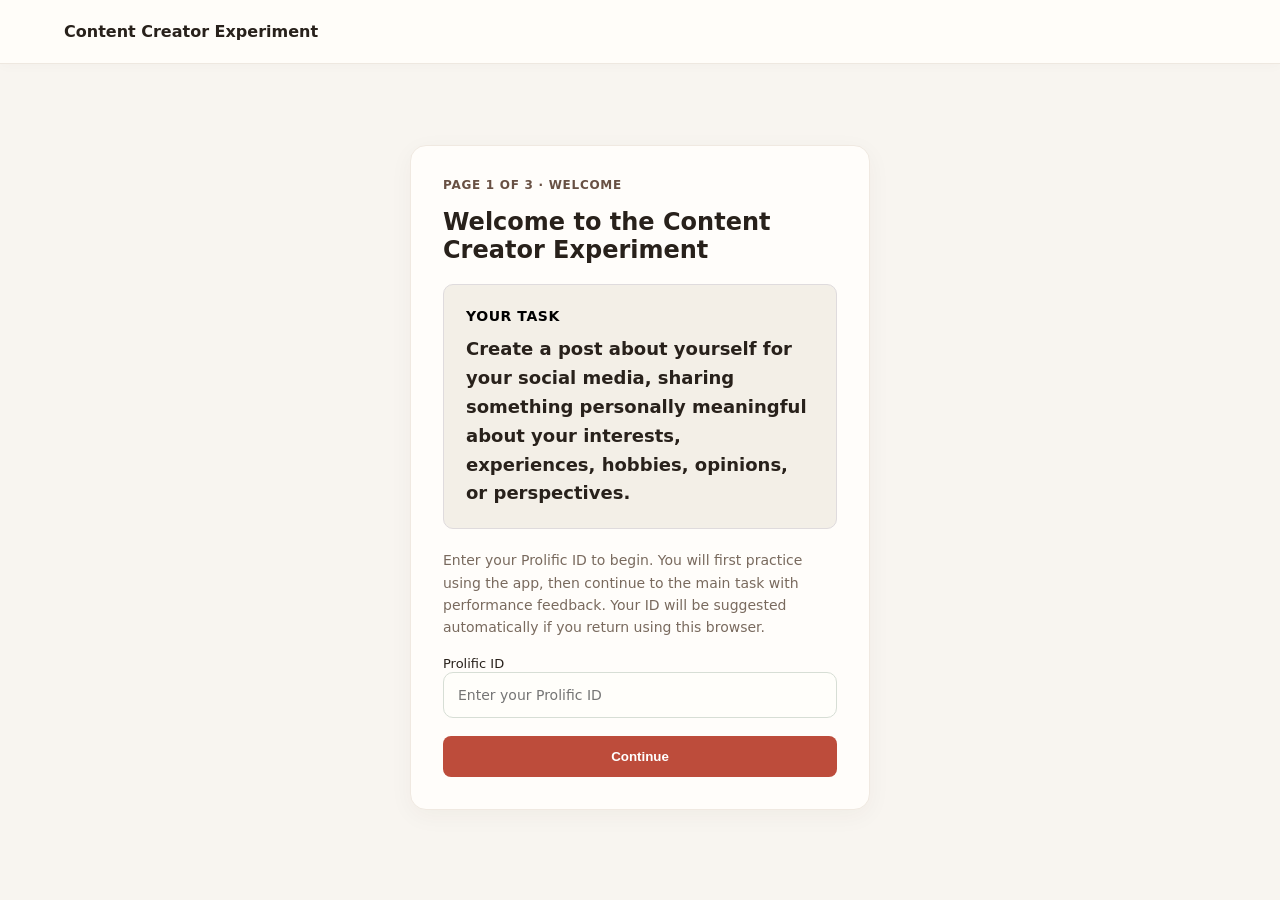
==== index.html @ 08fd2f24 "Remove post-revision workflow from all experiment conditions" ====
<!doctype html><html lang="en"><head><meta charset="UTF-8"><meta name="viewport" content="width=device-width,initial-scale=1"><title>Content Creator Experiment</title><link rel="stylesheet" href="app.css?v=20261112-practice-actions"></head><body><header>Content Creator Experiment</header><div id="gate" class="card gate"><div class="stage-step">PAGE 1 OF 3 · WELCOME</div><h1>Welcome to the Content Creator Experiment</h1><section class="task welcome-task"><b>YOUR TASK</b><div>Create a post about yourself for your social media, sharing something personally meaningful about your interests, experiences, hobbies, opinions, or perspectives.</div></section><p>Enter your Prolific ID to begin. You will first practice using the app, then continue to the main task with performance feedback. Your ID will be suggested automatically if you return using this browser.</p><label for="pid" class="label">Prolific ID</label><input id="pid" class="field" list="priorIds" placeholder="Enter your Prolific ID" autocomplete="off" maxlength="100"><datalist id="priorIds"></datalist><button id="start" class="btn">Continue</button><div id="gateError" class="error"></div></div><main id="app" class="wrap hide"><section id="stageIntro" class="stage-intro" tabindex="-1"><div class="stage-step" id="stageStep"></div><h2 id="stageTitle"></h2><p class="stage-task-reminder"><strong>Create content about yourself—your interests, experiences, hobbies, opinions, or perspectives.</strong></p><p id="stageInstructions"></p></section><div class="grid"><div class="left"><section class="task"><b>YOUR TASK</b><div>Create a post about yourself for your social media, sharing something personally meaningful about your interests, experiences, hobbies, opinions, or perspectives.</div></section><section class="card compose"><div class="guide recommendation" id="recommend"><b>AI RECOMMENDING</b><span id="recommendText">The algorithm recommends that your post contain <strong>at least 80 words</strong> to meet platform writing guidelines.</span></div><h2>Composer</h2><textarea class="field" id="body" placeholder="Write your post here..."></textarea><div class="sub" id="wordCount">0 words</div><div class="label">Hashtags</div><div class="guide restrict" id="restrict"><b>AI RESTRICTING</b><span id="restrictText">Your post must include <strong>at least 5 hashtags</strong> before it can be published.</span></div><input id="hashtagInput" class="field" placeholder="Enter #hashtags..."><div id="publishError" class="error hide" role="alert" aria-live="assertive" style="margin-top:12px;padding:12px;border:1px solid #e2b8b0;border-radius:8px;background:#fff1ed"></div><div class="chips" id="chosen"></div><div class="sub">Suggested hashtags — you can also use your own.</div><div class="chips" id="suggestions"></div><div class="actions"><button class="linkbtn" id="clear">↶ Clear draft</button><button class="btn" id="publish">➤ Publish post</button></div><div class="status" id="saveStatus" role="status"></div><div id="practiceNext" class="practice-next"><p id="practiceNextText">Publish a practice post to unlock the main task.</p><button id="continueMain" class="btn">Continue to the main task</button></div><div id="localSaveError" class="error hide" role="status"></div></section><section class="posts"><h3>◔ Published Posts</h3><div id="feed"></div></section></div><aside class="right"><div class="guide monitor"><b>◉ AI MONITORING</b><span class="pill"><span class="dot" aria-hidden="true"></span>Live Tracking of your content creation process</span><p class="monitor-explanation">The <strong>platform algorithm</strong> is monitoring your post as you write to ensure that it follows platform posting requirements.</p><div class="monitor-requirements"><div><strong>Writing requirement:</strong> <span id="monitorWordCount">0/80 words</span></div><div><strong>Hashtag requirement:</strong> <span id="monitorHashtagCount">0/5 hashtags</span></div></div></div><h2 class="side-title hide" id="feedbackTitle"><span class="spark">✧</span><span id="aiPanelTitle">AI Post Feedback</span></h2><div id="aiGuidance"></div><div id="aiFeedback" class="hide" aria-live="polite"></div></aside></div></main><dialog id="hashtagDialog" aria-labelledby="hashtagDialogTitle" aria-describedby="hashtagDialogMessage"><h2 id="hashtagDialogTitle">Your post was not published</h2><p id="hashtagDialogMessage"></p><form method="dialog"><button class="btn" autofocus>Add hashtags</button></form></dialog><script src="config.js"></script><script src="scoring.js"></script><script src="app.js?v=20261120-no-revisions"></script></body></html>
---- app.css ----
:root{font-family:Inter,system-ui,-apple-system,Segoe UI,sans-serif;color:#28211b;background:#f8f5f0}*{box-sizing:border-box}body{margin:0}header{background:#fffdf9;border-bottom:1px solid #eee8e0;padding:22px max(24px,5vw);font-weight:700}.wrap{max-width:1280px;margin:36px auto;padding:0 24px}.grid{display:grid;grid-template-columns:minmax(0,1.85fr) minmax(280px,.95fr);gap:24px}.card{background:#fffdfa;border-radius:16px;padding:24px;border:1px solid #f0e9e1}.profile{margin-bottom:20px}.identity{display:flex;align-items:center;gap:13px}.avatar{display:grid;place-items:center;background:#c34e3e;color:white;font-size:14px;font-weight:700;width:39px;height:39px;border-radius:50%}.edit{border:0;background:none;color:#7d695f;cursor:pointer;font-size:13px;padding:4px}.name{font-weight:700}.bio{color:#9b6555;margin:8px 0 0 2px;font-size:13px}.task{border:1px solid #f0ddd6;background:#f5e9e3;border-radius:10px;padding:16px 20px;margin-bottom:24px;font-size:13px;line-height:1.5}.task b,.tag{color:#c84c3a;font-size:12px;letter-spacing:.025em}.compose h2{font-size:17px;margin:0 0 19px}.field{width:100%;border:1px solid #d7ded5;border-radius:10px;background:#fffefa;font:inherit;font-size:14px;padding:14px;outline-color:#bf6755}textarea.field{height:175px;resize:vertical}.label{font-size:13px;margin:22px 0 8px}.sub{color:#9b816c;font-size:12px;margin:5px 0 0}.chips{display:flex;flex-wrap:wrap;gap:6px;margin-top:9px}.chip{font-size:12px;border:0;border-radius:6px;padding:7px 9px;background:#f3eee5;color:#76534a;cursor:pointer}.chip.active{background:#dfeade;color:#276b3a}.actions{display:flex;justify-content:space-between;align-items:center;margin-top:30px}.btn{border:0;background:#bd4c3b;color:white;padding:13px 20px;border-radius:8px;font-weight:700;cursor:pointer}.btn:disabled{opacity:.5;cursor:not-allowed}.linkbtn{background:transparent;border:0;color:#9f8274;cursor:pointer}.side-title{font-weight:700;font-size:16px;margin:0 0 16px;display:flex;align-items:center;gap:10px}.spark{display:inline-grid;place-items:center;border-radius:8px;background:#607e63;color:white;width:28px;height:28px}.guide{border-radius:15px;border:1px solid #dfdbdd;background:#fbf0e9;padding:15px;margin-bottom:12px;font-size:14px;line-height:1.45}.guide b{display:block;font-size:12px;color:#bd4839;margin-bottom:5px;letter-spacing:.035em}.guide.restrict{background:#f8e9e2}.guide.monitor{background:#f3efe7}.guide.monitor b{color:#685043}.guide.success{background:#eaf5e9;border-color:#badaba}.guide.success b{color:#297443}.dot{height:10px;width:10px;display:inline-block;border-radius:50%;background:#ca6250;box-shadow:0 0 0 4px #f6e6e0;margin-right:9px;animation:pulse 1.7s ease-in-out infinite}@keyframes pulse{50%{opacity:.45}}.pill{display:inline-block;background:white;padding:7px 11px;border-radius:6px;font-size:12px;font-weight:600}.posts{margin-top:26px}.posts h3{font-size:17px}.post{background:#fffdfa;border:1px solid #ece6dd;border-radius:14px;padding:20px;margin:12px 0}.post small{color:#a48773}.post p{white-space:pre-wrap;line-height:1.55;font-size:14px}.posttags{color:#c34e3e;font-size:13px}.outcome{margin-top:17px;padding:16px;border-radius:12px;background:#fff8f3;border:1px solid #e8d9cd}.outcome h4{margin:0 0 8px}.post-feedback .strong{font-weight:700}.outcome section{margin-top:15px;font-size:13px;line-height:1.6}.outcome section b{display:block}.gate{max-width:460px;margin:9vh auto;padding:32px}.gate h1{font-size:24px}.gate p{color:#796a5e;font-size:14px;line-height:1.6}.gate .btn{width:100%;margin-top:18px}.hide{display:none!important}.notice{font-size:12px;color:#805a47;margin:12px 0}.error{color:#ad3227;font-size:13px}.status{font-size:12px;color:#82685b;margin-top:12px}@media(max-width:760px){.grid{display:flex;flex-direction:column;gap:16px}.left{display:contents}.profile{order:0;margin:0}.task{order:1;margin:0}.right{order:2}.compose{order:3}.posts{order:4}.wrap{margin:18px auto;padding:0 14px}.card{padding:19px}.gate{margin:4vh 14px}header{padding:18px 20px}.guide{padding:13px}}

/* Presentation only: consistent, brief motion across experimental conditions. */
:root{--focus-ring:#8e493a;--soft-shadow:0 6px 24px rgba(69,48,32,.045)}
header{box-shadow:0 2px 12px rgba(69,48,32,.025)}
.card,.post{box-shadow:var(--soft-shadow)}
.guide{box-shadow:0 3px 12px rgba(69,48,32,.035);transition:background-color 180ms ease,border-color 180ms ease}
.field{transition:border-color 160ms ease,box-shadow 160ms ease}
.field:focus{border-color:#bf6755;box-shadow:0 0 0 3px rgba(191,103,85,.12)}
.btn,.chip,.edit,.linkbtn{transition:transform 140ms ease,box-shadow 140ms ease,background-color 140ms ease}
button:focus-visible,.field:focus-visible{outline:2px solid var(--focus-ring);outline-offset:3px}
.btn:active:not(:disabled),.chip:active{transform:translateY(1px)}
.btn:disabled{transform:none}
.post p{overflow-wrap:anywhere}.posttags,.guide{overflow-wrap:anywhere}
#aiGuidance:not(.hide),.post-enter{animation:content-enter 180ms ease-out both}
@keyframes content-enter{from{opacity:0;transform:translateY(4px)}to{opacity:1;transform:translateY(0)}}
@media(hover:hover){.btn:hover:not(:disabled){box-shadow:0 4px 12px rgba(110,48,35,.16);transform:translateY(-1px)}.chip:hover{box-shadow:0 2px 6px rgba(69,48,32,.1);transform:translateY(-1px)}.edit:hover,.linkbtn:hover{background-color:rgba(125,105,95,.07);border-radius:6px}}
@media(max-width:760px){.actions{gap:12px}.chip{min-height:36px}.side-title{margin-bottom:14px}.guide{margin-bottom:12px}}
@media(prefers-reduced-motion:reduce){*,*::before,*::after{animation:none!important;transition:none!important;scroll-behavior:auto!important}}

/* Compact feedback cards with paired benchmark and participant metrics. */
.post{container-type:inline-size}
.post-feedback{display:grid;gap:10px;margin-top:14px}
.post-feedback-title{margin:0;font-size:14px;font-weight:700;color:#504439}
.post .feedback-heading{font-size:12px}
.post .feedback-summary{white-space:normal;line-height:1.5;margin:6px 0 8px}
.feedback-card{background:#fbf0e9;border:1px solid #e8dcd4;border-radius:12px;padding:12px;min-width:0;font-size:14px;line-height:1.45}
.feedback-card:last-child{background:#f8e9e2}
.feedback-heading{margin:0;color:#806558;font-size:12px;font-weight:700;letter-spacing:.04em;line-height:1.45}
.feedback-marker{display:none}
.feedback-summary{font-size:14px;line-height:1.5;margin:7px 0 12px;overflow-wrap:anywhere}
.feedback-summary .strong{font-weight:700}
.feedback-metrics{display:grid;grid-template-columns:1fr 1fr;gap:0;margin:0;padding:8px 0 0;border-top:1px solid rgba(128,101,88,.14)}
.feedback-metrics>div{display:block;min-width:0;padding:0 12px 0 0;line-height:1.45}
.feedback-metrics>div+div{padding:0 0 0 12px;border-left:1px solid rgba(128,101,88,.14)}
.feedback-metrics dt{display:inline;font-size:14px;font-weight:400;line-height:1.45;color:#756457}
.feedback-metrics dd{display:inline;margin:0 0 0 .25em;white-space:nowrap;font-variant-numeric:tabular-nums;font-size:15px;font-weight:700;line-height:1.3;text-align:left}
.feedback-metrics .participant-score{font-weight:700}
@container(min-width:690px){
 .post-feedback{grid-template-columns:repeat(3,minmax(0,1fr));align-items:stretch}
 .post-feedback-title{grid-column:1 / -1}
 .feedback-card{display:flex;flex-direction:column}
 .feedback-metrics{grid-template-columns:1fr;margin-top:auto}
 .feedback-metrics>div{padding:0;gap:4px}
 .feedback-metrics>div+div{padding:8px 0 0;margin-top:8px;border-left:0;border-top:1px solid rgba(128,101,88,.14)}
}

#hashtagDialog{width:min(420px,calc(100% - 32px));max-height:calc(100dvh - 48px);overflow:auto;border:1px solid #e7d8cf;border-radius:16px;padding:28px;color:#30241d;background:#fffdfa;box-shadow:0 24px 80px rgba(48,36,29,.22)}
#hashtagDialog::backdrop{background:rgba(40,33,27,.45)}
#hashtagDialog h2{font-size:20px;line-height:1.35;margin:0 0 14px}
#hashtagDialog p{font-size:14px;line-height:1.65;margin:0 0 24px}
#hashtagDialog form{display:flex;justify-content:flex-end}
.recommendation{margin-bottom:12px}
@media(max-width:760px){.recommendation{margin-bottom:12px}}

/* Warm AI controls; neutral task panel; green for met requirements. */
#recommend,.guide.monitor{background:#fbf0e9;border-color:#dfdbdd}
#restrict{background:#f8e9e2;border-color:#dfdbdd}
#recommend>b,#restrict>b,.guide.monitor>b{color:#bd4839}
.task{background:#f3efe7;border-color:#dfdbdd}
.task>b{color:#000;font-weight:700}
#recommend.success,#restrict.success{background:#eaf5e9;border-color:#badaba}
#recommend.success>b,#restrict.success>b{color:#297443}
#aiFeedback{display:grid;gap:10px}
#aiFeedback .feedback-metrics{grid-template-columns:1fr}
#aiFeedback .feedback-metrics>div{padding:0}
#aiFeedback .feedback-metrics>div+div{padding:6px 0 0;margin-top:6px;border-left:0;border-top:1px solid rgba(128,101,88,.14)}
#aiFeedback:not(.hide){animation:content-enter 180ms ease-out both}

.guide.monitor{border:2px solid #cf8e80;padding:16px;margin-bottom:18px;box-shadow:0 3px 14px rgba(150,65,48,.08)}
.guide.monitor>b{font-size:13px;margin-bottom:10px}
.monitor .pill{display:flex;align-items:center;gap:12px;font-size:14px;font-weight:500;line-height:1.5;padding:10px 12px}
.monitor .dot{width:12px;height:12px;flex:0 0 12px;margin:0;background:#c83732;animation:monitor-beacon 1.5s ease-in-out infinite}
@keyframes monitor-beacon{0%,100%{opacity:1;box-shadow:0 0 0 3px rgba(200,55,50,.18)}50%{opacity:.5;box-shadow:0 0 0 9px rgba(200,55,50,0)}}
.revision-prompt{background:#f3efe7;border:1px solid #dfdbdd;border-radius:10px;padding:12px;font-size:14px;line-height:1.5;margin-bottom:12px}
.revision-prompt p{margin:6px 0 12px}

.task{font-size:18px;font-weight:700;line-height:1.6;padding:20px 22px}
.task>b{display:block;font-size:14px;letter-spacing:.04em;margin-bottom:8px}
.welcome-task{margin:20px 0}
@media(max-width:760px){.task{padding:17px}}
.stage-intro{border:1px solid #dfdbdd;border-radius:14px;background:#fffdfa;padding:20px;margin-bottom:24px}
.stage-step{font-size:12px;letter-spacing:.06em;font-weight:700;color:#685043}
.stage-intro h2{font-size:20px;margin:8px 0}
.stage-intro p{font-size:14px;line-height:1.6;margin:8px 0 14px}
.stage-intro .stage-task-reminder{font-size:18px;font-weight:700;line-height:1.6;color:#28211b}

.feedback-card.metrics-only .feedback-metrics{border-top:0;padding-top:8px}

.monitor-explanation{margin:12px 0;font-size:14px;line-height:1.5}
.monitor-requirements{display:grid;gap:8px;border-top:1px solid #e2d5cc;padding-top:12px;font-size:14px;line-height:1.5;font-variant-numeric:tabular-nums}
.monitor-requirements>div{overflow-wrap:anywhere}

.practice-next{display:flex;flex-wrap:wrap;align-items:center;justify-content:space-between;gap:14px;border-top:1px solid #e7ded5;padding-top:14px;margin-top:16px}
.practice-next p{flex:1 1 220px;margin:0;color:#685043;font-size:14px;line-height:1.5}
.practice-next .btn{min-height:44px}
@media(max-width:760px){.practice-next .btn{width:100%}}

/* Distinguish moving forward from repeating practice. */
#continueMain{background:#2d6a4f;color:#fff;border:1px solid #2d6a4f}
#continueMain:hover:not(:disabled){background:#24563f;box-shadow:0 4px 12px rgba(45,106,79,.18)}
#publish.practice-repeat{background:transparent;color:#765b4d;border:1px solid #bca89a;box-shadow:none}
#publish.practice-repeat:hover:not(:disabled){background:#f5efe9;box-shadow:none}
.practice-next.is-ready{background:#f1f7f3;border:1px solid #c4d8ca;border-radius:10px;padding:14px}
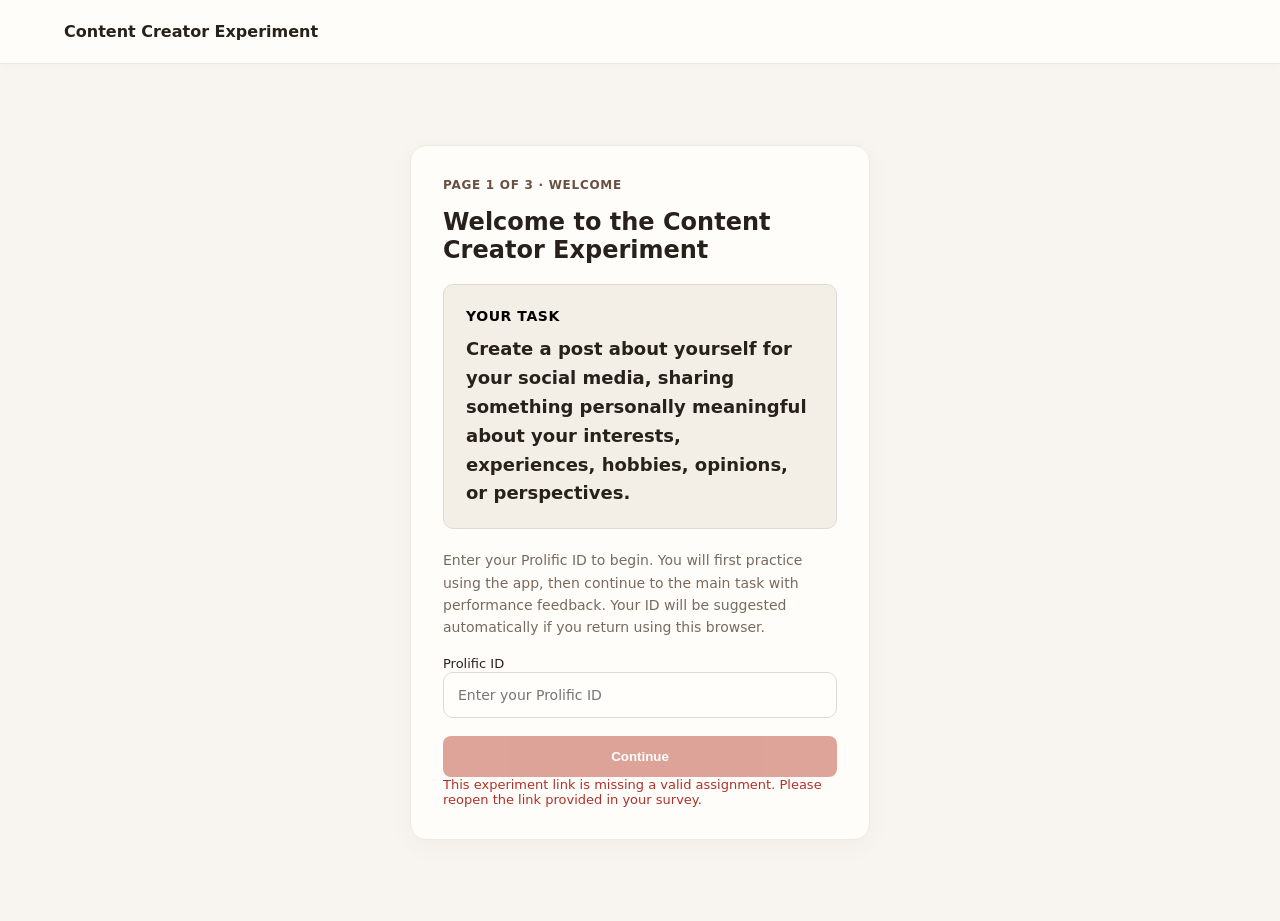
==== commit 475638c9: "Use Qualtrics-assigned valence for high outcome conditions" ====
--- a/index.html
+++ b/index.html
@@ -1 +1 @@
-<!doctype html><html lang="en"><head><meta charset="UTF-8"><meta name="viewport" content="width=device-width,initial-scale=1"><title>Content Creator Experiment</title><link rel="stylesheet" href="app.css?v=20261112-practice-actions"></head><body><header>Content Creator Experiment</header><div id="gate" class="card gate"><div class="stage-step">PAGE 1 OF 3 · WELCOME</div><h1>Welcome to the Content Creator Experiment</h1><section class="task welcome-task"><b>YOUR TASK</b><div>Create a post about yourself for your social media, sharing something personally meaningful about your interests, experiences, hobbies, opinions, or perspectives.</div></section><p>Enter your Prolific ID to begin. You will first practice using the app, then continue to the main task with performance feedback. Your ID will be suggested automatically if you return using this browser.</p><label for="pid" class="label">Prolific ID</label><input id="pid" class="field" list="priorIds" placeholder="Enter your Prolific ID" autocomplete="off" maxlength="100"><datalist id="priorIds"></datalist><button id="start" class="btn">Continue</button><div id="gateError" class="error"></div></div><main id="app" class="wrap hide"><section id="stageIntro" class="stage-intro" tabindex="-1"><div class="stage-step" id="stageStep"></div><h2 id="stageTitle"></h2><p class="stage-task-reminder"><strong>Create content about yourself—your interests, experiences, hobbies, opinions, or perspectives.</strong></p><p id="stageInstructions"></p></section><div class="grid"><div class="left"><section class="task"><b>YOUR TASK</b><div>Create a post about yourself for your social media, sharing something personally meaningful about your interests, experiences, hobbies, opinions, or perspectives.</div></section><section class="card compose"><div class="guide recommendation" id="recommend"><b>AI RECOMMENDING</b><span id="recommendText">The algorithm recommends that your post contain <strong>at least 80 words</strong> to meet platform writing guidelines.</span></div><h2>Composer</h2><textarea class="field" id="body" placeholder="Write your post here..."></textarea><div class="sub" id="wordCount">0 words</div><div class="label">Hashtags</div><div class="guide restrict" id="restrict"><b>AI RESTRICTING</b><span id="restrictText">Your post must include <strong>at least 5 hashtags</strong> before it can be published.</span></div><input id="hashtagInput" class="field" placeholder="Enter #hashtags..."><div id="publishError" class="error hide" role="alert" aria-live="assertive" style="margin-top:12px;padding:12px;border:1px solid #e2b8b0;border-radius:8px;background:#fff1ed"></div><div class="chips" id="chosen"></div><div class="sub">Suggested hashtags — you can also use your own.</div><div class="chips" id="suggestions"></div><div class="actions"><button class="linkbtn" id="clear">↶ Clear draft</button><button class="btn" id="publish">➤ Publish post</button></div><div class="status" id="saveStatus" role="status"></div><div id="practiceNext" class="practice-next"><p id="practiceNextText">Publish a practice post to unlock the main task.</p><button id="continueMain" class="btn">Continue to the main task</button></div><div id="localSaveError" class="error hide" role="status"></div></section><section class="posts"><h3>◔ Published Posts</h3><div id="feed"></div></section></div><aside class="right"><div class="guide monitor"><b>◉ AI MONITORING</b><span class="pill"><span class="dot" aria-hidden="true"></span>Live Tracking of your content creation process</span><p class="monitor-explanation">The <strong>platform algorithm</strong> is monitoring your post as you write to ensure that it follows platform posting requirements.</p><div class="monitor-requirements"><div><strong>Writing requirement:</strong> <span id="monitorWordCount">0/80 words</span></div><div><strong>Hashtag requirement:</strong> <span id="monitorHashtagCount">0/5 hashtags</span></div></div></div><h2 class="side-title hide" id="feedbackTitle"><span class="spark">✧</span><span id="aiPanelTitle">AI Post Feedback</span></h2><div id="aiGuidance"></div><div id="aiFeedback" class="hide" aria-live="polite"></div></aside></div></main><dialog id="hashtagDialog" aria-labelledby="hashtagDialogTitle" aria-describedby="hashtagDialogMessage"><h2 id="hashtagDialogTitle">Your post was not published</h2><p id="hashtagDialogMessage"></p><form method="dialog"><button class="btn" autofocus>Add hashtags</button></form></dialog><script src="config.js"></script><script src="scoring.js"></script><script src="app.js?v=20261120-no-revisions"></script></body></html>
+<!doctype html><html lang="en"><head><meta charset="UTF-8"><meta name="viewport" content="width=device-width,initial-scale=1"><title>Content Creator Experiment</title><link rel="stylesheet" href="app.css?v=20261112-practice-actions"></head><body><header>Content Creator Experiment</header><div id="gate" class="card gate"><div class="stage-step">PAGE 1 OF 3 · WELCOME</div><h1>Welcome to the Content Creator Experiment</h1><section class="task welcome-task"><b>YOUR TASK</b><div>Create a post about yourself for your social media, sharing something personally meaningful about your interests, experiences, hobbies, opinions, or perspectives.</div></section><p>Enter your Prolific ID to begin. You will first practice using the app, then continue to the main task with performance feedback. Your ID will be suggested automatically if you return using this browser.</p><label for="pid" class="label">Prolific ID</label><input id="pid" class="field" list="priorIds" placeholder="Enter your Prolific ID" autocomplete="off" maxlength="100"><datalist id="priorIds"></datalist><button id="start" class="btn">Continue</button><div id="gateError" class="error" role="alert"></div></div><main id="app" class="wrap hide"><section id="stageIntro" class="stage-intro" tabindex="-1"><div class="stage-step" id="stageStep"></div><h2 id="stageTitle"></h2><p class="stage-task-reminder"><strong>Create content about yourself—your interests, experiences, hobbies, opinions, or perspectives.</strong></p><p id="stageInstructions"></p></section><div class="grid"><div class="left"><section class="task"><b>YOUR TASK</b><div>Create a post about yourself for your social media, sharing something personally meaningful about your interests, experiences, hobbies, opinions, or perspectives.</div></section><section class="card compose"><div class="guide recommendation" id="recommend"><b>AI RECOMMENDING</b><span id="recommendText">The algorithm recommends that your post contain <strong>at least 80 words</strong> to meet platform writing guidelines.</span></div><h2>Composer</h2><textarea class="field" id="body" placeholder="Write your post here..."></textarea><div class="sub" id="wordCount">0 words</div><div class="label">Hashtags</div><div class="guide restrict" id="restrict"><b>AI RESTRICTING</b><span id="restrictText">Your post must include <strong>at least 5 hashtags</strong> before it can be published.</span></div><input id="hashtagInput" class="field" placeholder="Enter #hashtags..."><div id="publishError" class="error hide" role="alert" aria-live="assertive" style="margin-top:12px;padding:12px;border:1px solid #e2b8b0;border-radius:8px;background:#fff1ed"></div><div class="chips" id="chosen"></div><div class="sub">Suggested hashtags — you can also use your own.</div><div class="chips" id="suggestions"></div><div class="actions"><button class="linkbtn" id="clear">↶ Clear draft</button><button class="btn" id="publish">➤ Publish post</button></div><div class="status" id="saveStatus" role="status"></div><div id="practiceNext" class="practice-next"><p id="practiceNextText">Publish a practice post to unlock the main task.</p><button id="continueMain" class="btn">Continue to the main task</button></div><div id="localSaveError" class="error hide" role="status"></div></section><section class="posts"><h3>◔ Published Posts</h3><div id="feed"></div></section></div><aside class="right"><div class="guide monitor"><b>◉ AI MONITORING</b><span class="pill"><span class="dot" aria-hidden="true"></span>Live Tracking of your content creation process</span><p class="monitor-explanation">The <strong>platform algorithm</strong> is monitoring your post as you write to ensure that it follows platform posting requirements.</p><div class="monitor-requirements"><div><strong>Writing requirement:</strong> <span id="monitorWordCount">0/80 words</span></div><div><strong>Hashtag requirement:</strong> <span id="monitorHashtagCount">0/5 hashtags</span></div></div></div><h2 class="side-title hide" id="feedbackTitle"><span class="spark">✧</span><span id="aiPanelTitle">AI Post Feedback</span></h2><div id="aiGuidance"></div><div id="aiFeedback" class="hide" aria-live="polite"></div></aside></div></main><dialog id="hashtagDialog" aria-labelledby="hashtagDialogTitle" aria-describedby="hashtagDialogMessage"><h2 id="hashtagDialogTitle">Your post was not published</h2><p id="hashtagDialogMessage"></p><form method="dialog"><button class="btn" autofocus>Add hashtags</button></form></dialog><script src="config.js"></script><script src="valence.js?v=20261120-qualtrics"></script><script src="scoring.js"></script><script src="app.js?v=20261120-qualtrics"></script></body></html>
